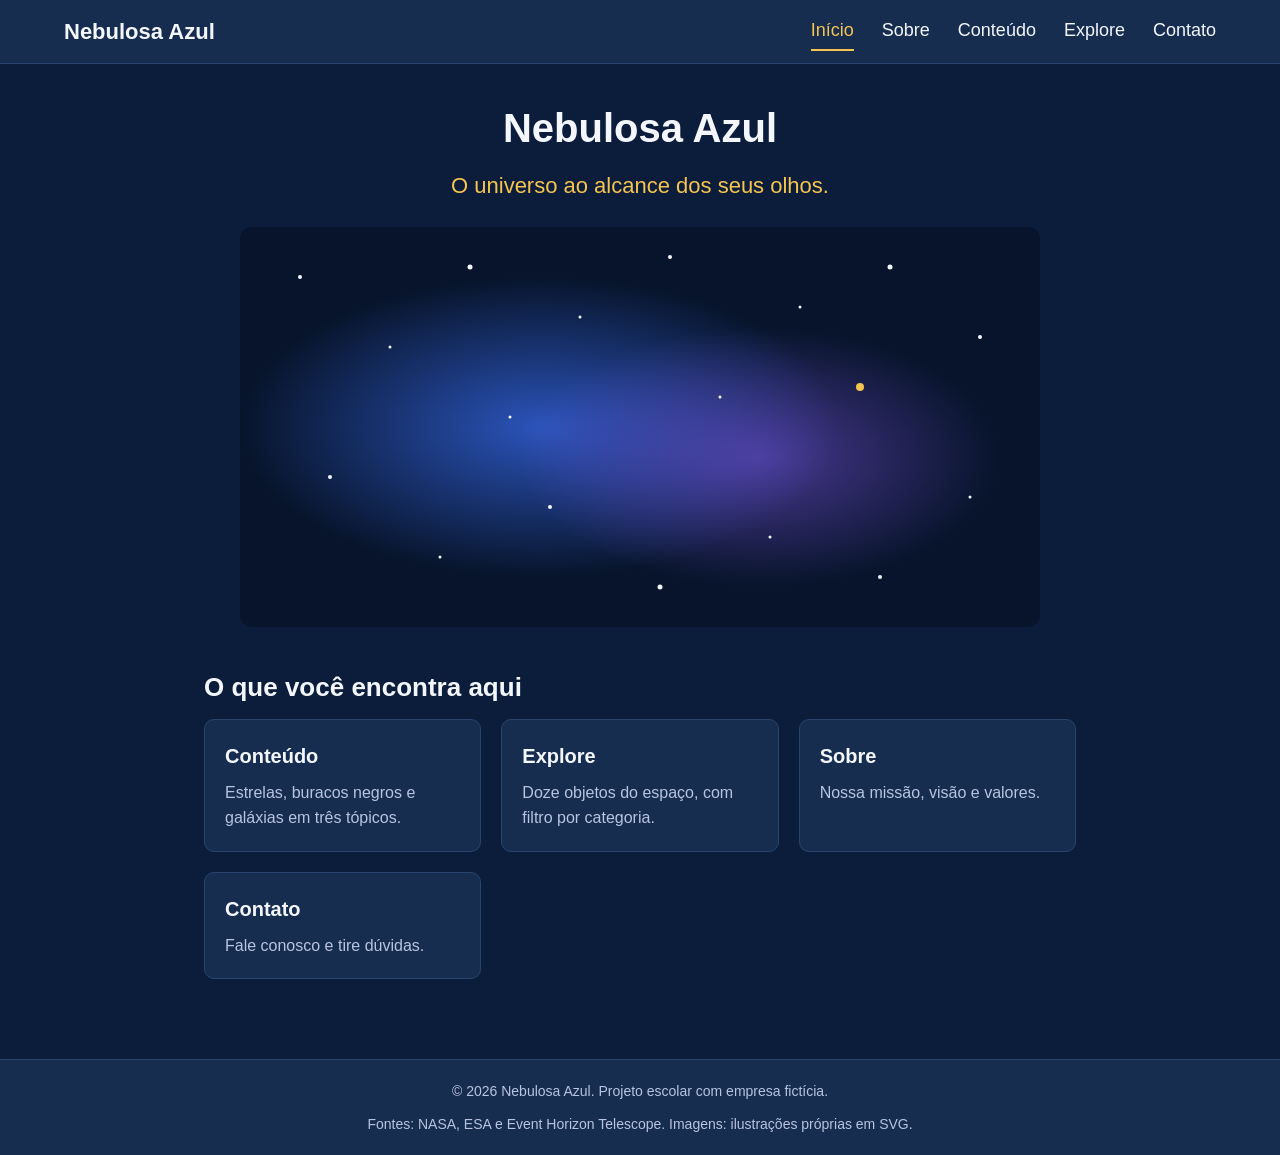
==== html/index.html @ 5ddf4677 "Post e Teste Postando a primeira versão do site e testando se tudo está em ordem e funcionamento den" ====
<!DOCTYPE html>
<html lang="pt-BR">
<head>
  <meta charset="UTF-8">
  <meta name="viewport" content="width=device-width, initial-scale=1.0">
  <title>Início | Nebulosa Azul</title>
  <link rel="stylesheet" href="../css/style.css">
  <script src="../js/script.js" defer></script>
</head>
<body>
  <header>
    <a class="logo" href="index.html">Nebulosa Azul</a>
    <button class="menu-toggle" type="button" aria-expanded="false" aria-controls="menu">Menu</button>
    <nav id="menu" aria-label="Principal">
      <a href="index.html" aria-current="page">Início</a>
      <a href="sobre.html">Sobre</a>
      <a href="conteudo.html">Conteúdo</a>
      <a href="explore.html">Explore</a>
      <a href="contato.html">Contato</a>
    </nav>
  </header>

  <main>
    <section class="hero">
      <h1>Nebulosa Azul</h1>
      <p class="subtitulo">O universo ao alcance dos seus olhos.</p>
      <img src="../imagens/hero.svg" alt="Céu noturno com estrelas e uma nebulosa azul ao fundo" width="800" height="400">
    </section>

    <section>
      <h2>O que você encontra aqui</h2>
      <div class="grade">
        <a class="atalho" href="conteudo.html"><h3>Conteúdo</h3><p>Estrelas, buracos negros e galáxias em três tópicos.</p></a>
        <a class="atalho" href="explore.html"><h3>Explore</h3><p>Doze objetos do espaço, com filtro por categoria.</p></a>
        <a class="atalho" href="sobre.html"><h3>Sobre</h3><p>Nossa missão, visão e valores.</p></a>
        <a class="atalho" href="contato.html"><h3>Contato</h3><p>Fale conosco e tire dúvidas.</p></a>
      </div>
    </section>
  </main>

  <footer>
    <p>© 2026 Nebulosa Azul. Projeto escolar com empresa fictícia.</p>
    <p>Fontes: NASA, ESA e Event Horizon Telescope. Imagens: ilustrações próprias em SVG.</p>
  </footer>
</body>
</html>
---- css/style.css ----
/* ===== Variáveis: paleta do site ===== */
:root {
  --azul-marinho: #0B1D3A;
  --azul-espacial: #162D50;
  --azul-nebulosa: #2F5FE0;
  --azul-hover: #234BB8;
  --dourado: #F5C451;
  --branco: #F4F7FF;
  --texto-suave: #B8C4E0;
  --borda: #2A4470;
  --erro: #FF9A9A;
  --sucesso: #8EE6A8;
}

* { box-sizing: border-box; margin: 0; }

[hidden] { display: none !important; }

body {
  min-height: 100vh;
  display: grid;
  grid-template-rows: auto 1fr auto;
  background: var(--azul-marinho);
  color: var(--branco);
  font-family: Arial, Helvetica, sans-serif;
  font-size: 18px;
  line-height: 1.6;
}

img { max-width: 100%; height: auto; display: block; }
a { color: var(--dourado); }

/* Foco visível para navegação por teclado */
:focus-visible { outline: 3px solid var(--dourado); outline-offset: 2px; }

/* ===== Cabeçalho e menu ===== */
header {
  display: flex;
  justify-content: space-between;
  align-items: center;
  flex-wrap: wrap;
  gap: 10px;
  padding: 12px 5%;
  background: var(--azul-espacial);
  border-bottom: 1px solid var(--borda);
}
.logo { color: var(--branco); font-size: 22px; font-weight: bold; text-decoration: none; }

nav { display: flex; gap: 28px; }
nav a {
  color: var(--branco);
  text-decoration: none;
  padding: 4px 0;
  border-bottom: 2px solid transparent;
}
nav a:hover { border-bottom-color: var(--texto-suave); }
nav a[aria-current="page"] { color: var(--dourado); border-bottom-color: var(--dourado); }

.menu-toggle {
  display: none;
  padding: 8px 16px;
  background: transparent;
  color: var(--branco);
  border: 1px solid var(--texto-suave);
  border-radius: 6px;
  font-size: 16px;
  cursor: pointer;
}
.menu-toggle:hover { background: var(--azul-marinho); }

/* ===== Conteúdo principal ===== */
main { width: 100%; max-width: 1000px; margin: 0 auto; padding: 40px 5%; }
main > section, main > article { margin-bottom: 40px; }

h1 { font-size: 40px; line-height: 1.2; margin-bottom: 16px; }
h2 { font-size: 26px; margin-bottom: 10px; }
h3 { font-size: 20px; margin-bottom: 8px; }
p + p, p + ul { margin-top: 10px; }
ul { padding-left: 22px; }
.intro { color: var(--texto-suave); margin-bottom: 30px; }

/* Início */
.hero { text-align: center; }
.hero .subtitulo { color: var(--dourado); font-size: 22px; margin-bottom: 24px; }
.hero img { border-radius: 12px; margin: 0 auto; }

.grade { display: grid; grid-template-columns: repeat(auto-fill, minmax(240px, 1fr)); gap: 20px; }
.atalho {
  display: block;
  padding: 20px;
  background: var(--azul-espacial);
  border: 1px solid var(--borda);
  border-radius: 10px;
  color: var(--branco);
  text-decoration: none;
}
.atalho:hover { border-color: var(--dourado); background: #1B3760; }
.atalho p { color: var(--texto-suave); font-size: 16px; }

/* Conteúdo */
.topico { display: flex; gap: 30px; align-items: center; margin-bottom: 50px; }
.topico img { flex: 0 0 400px; border-radius: 10px; }
.topico:nth-of-type(even) { flex-direction: row-reverse; }

/* Explore */
.filtros { display: flex; flex-wrap: wrap; gap: 10px; margin-bottom: 16px; }
.filtro {
  padding: 8px 16px;
  background: transparent;
  color: var(--branco);
  border: 1px solid var(--texto-suave);
  border-radius: 20px;
  font-size: 16px;
  cursor: pointer;
}
.filtro:hover { background: var(--azul-espacial); }
.filtro[aria-pressed="true"] { background: var(--azul-nebulosa); border-color: var(--azul-nebulosa); }

label { display: block; margin-bottom: 6px; font-weight: bold; }
input, textarea {
  width: 100%;
  max-width: 500px;
  padding: 10px;
  background: var(--azul-espacial);
  color: var(--branco);
  border: 1px solid var(--texto-suave);
  border-radius: 6px;
  font: inherit;
}
input:hover, textarea:hover { border-color: var(--branco); }
#contador { color: var(--texto-suave); font-size: 16px; margin: 10px 0 0; }

.cartao {
  padding: 20px;
  background: var(--azul-espacial);
  border: 1px solid var(--borda);
  border-radius: 10px;
  font-size: 16px;
}
.cartao:hover { border-color: var(--dourado); }
.cartao ul { list-style: none; padding: 0; margin-bottom: 10px; color: var(--texto-suave); }
.etiqueta { color: var(--dourado); font-size: 14px; margin-bottom: 4px; }
.aviso { text-align: center; color: var(--texto-suave); padding: 30px 0; }

/* Contato */
.campo { margin-bottom: 18px; }
.campo input[aria-invalid="true"], .campo textarea[aria-invalid="true"] { border-color: var(--erro); }
.erro { display: block; min-height: 22px; color: var(--erro); font-size: 15px; margin-top: 4px; }
.botao {
  padding: 10px 24px;
  background: var(--azul-nebulosa);
  color: #fff;
  border: 0;
  border-radius: 6px;
  font-size: 17px;
  font-weight: bold;
  cursor: pointer;
}
.botao:hover { background: var(--azul-hover); }
#status { margin-top: 14px; color: var(--sucesso); }

.faq-item { border-bottom: 1px solid var(--borda); }
.faq-item h3 { margin: 0; }
.faq-pergunta {
  display: flex;
  justify-content: space-between;
  width: 100%;
  padding: 14px 0;
  background: transparent;
  color: var(--branco);
  border: 0;
  font: inherit;
  font-weight: bold;
  text-align: left;
  cursor: pointer;
}
.faq-pergunta::after { content: "+"; color: var(--dourado); margin-left: 12px; }
.faq-pergunta[aria-expanded="true"]::after { content: "−"; }
.faq-pergunta:hover { color: var(--dourado); }
.faq-resposta { padding-bottom: 14px; color: var(--texto-suave); }

/* ===== Rodapé ===== */
footer {
  padding: 20px 5%;
  background: var(--azul-espacial);
  border-top: 1px solid var(--borda);
  text-align: center;
  font-size: 14px;
  color: var(--texto-suave);
}

/* ===== Celular ===== */
@media (max-width: 700px) {
  body { font-size: 17px; }
  h1 { font-size: 32px; }
  .menu-toggle { display: block; }
  nav { display: none; flex-direction: column; gap: 6px; width: 100%; padding-top: 8px; }
  nav.aberto { display: flex; }
  nav a { padding: 10px 0; }
  .topico, .topico:nth-of-type(even) { flex-direction: column; align-items: stretch; }
  .topico img { flex: none; width: 100%; }
}

@media (prefers-reduced-motion: reduce) { * { transition: none !important; } }
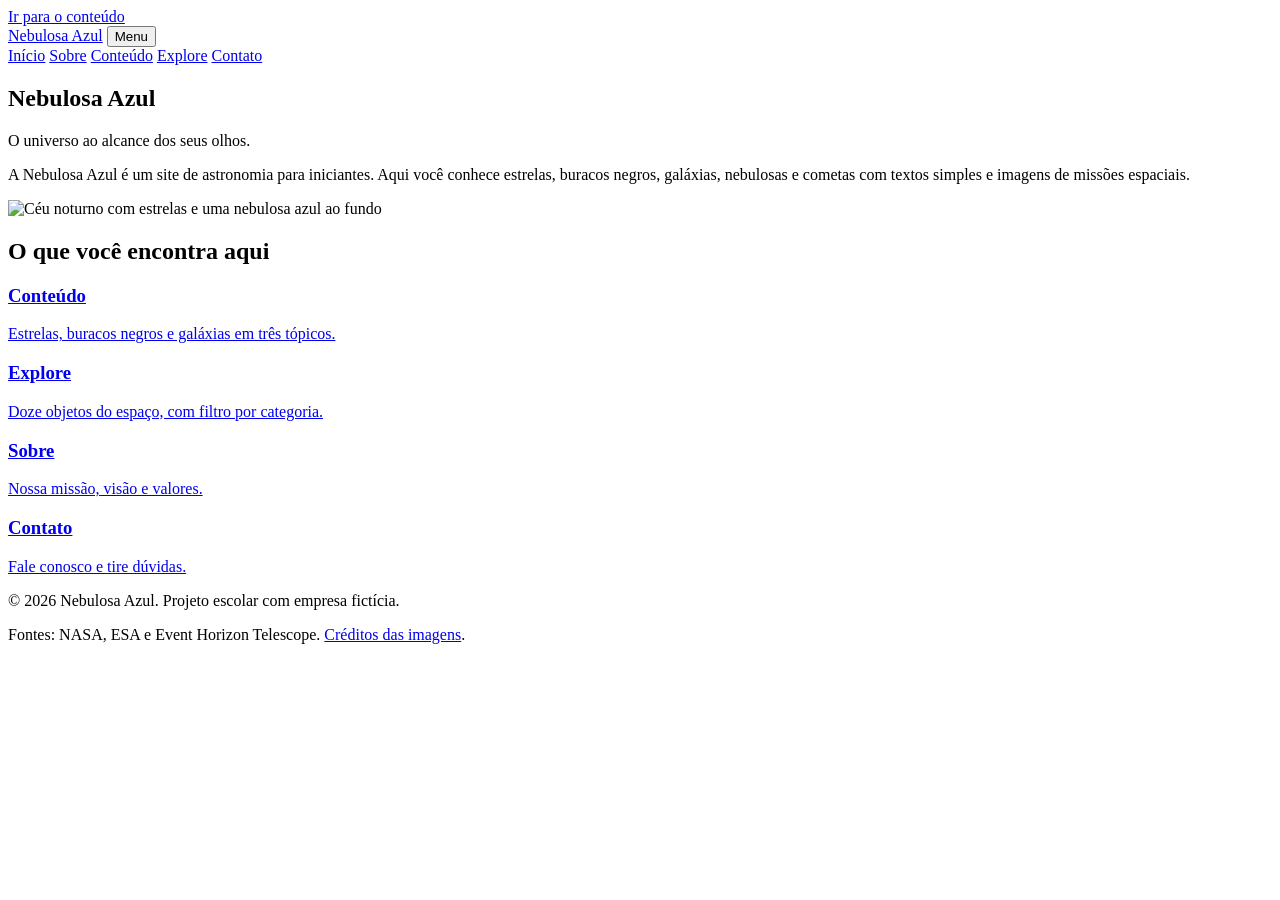
==== commit 0c81e3c5: "Enhance accessibility and update content in index.html Added a description meta tag and a skip link " ====
--- a/html/index.html
+++ b/html/index.html
@@ -3,11 +3,14 @@
 <head>
   <meta charset="UTF-8">
   <meta name="viewport" content="width=device-width, initial-scale=1.0">
+  <meta name="description" content="Nebulosa Azul: site de astronomia para iniciantes sobre estrelas, buracos negros, galáxias e outros corpos celestes.">
+  <link rel="icon" href="imagens/favicon.svg" type="image/svg+xml">
   <title>Início | Nebulosa Azul</title>
-  <link rel="stylesheet" href="../css/style.css">
-  <script src="../js/script.js" defer></script>
+  <link rel="stylesheet" href="css/style.css">
+  <script src="js/script.js" defer></script>
 </head>
 <body>
+  <a class="pular" href="#conteudo">Ir para o conteúdo</a>
   <header>
     <a class="logo" href="index.html">Nebulosa Azul</a>
     <button class="menu-toggle" type="button" aria-expanded="false" aria-controls="menu">Menu</button>
@@ -20,11 +23,12 @@
     </nav>
   </header>
 
-  <main>
+  <main id="conteudo">
     <section class="hero">
       <h1>Nebulosa Azul</h1>
       <p class="subtitulo">O universo ao alcance dos seus olhos.</p>
-      <img src="../imagens/hero.svg" alt="Céu noturno com estrelas e uma nebulosa azul ao fundo" width="800" height="400">
+      <p class="apresentacao">A Nebulosa Azul é um site de astronomia para iniciantes. Aqui você conhece estrelas, buracos negros, galáxias, nebulosas e cometas com textos simples e imagens de missões espaciais.</p>
+      <img src="imagens/hero.svg" alt="Céu noturno com estrelas e uma nebulosa azul ao fundo" width="800" height="400">
     </section>
 
     <section>
@@ -40,7 +44,7 @@
 
   <footer>
     <p>© 2026 Nebulosa Azul. Projeto escolar com empresa fictícia.</p>
-    <p>Fontes: NASA, ESA e Event Horizon Telescope. Imagens: ilustrações próprias em SVG.</p>
+    <p>Fontes: NASA, ESA e Event Horizon Telescope. <a href="sobre.html#creditos">Créditos das imagens</a>.</p>
   </footer>
 </body>
 </html>
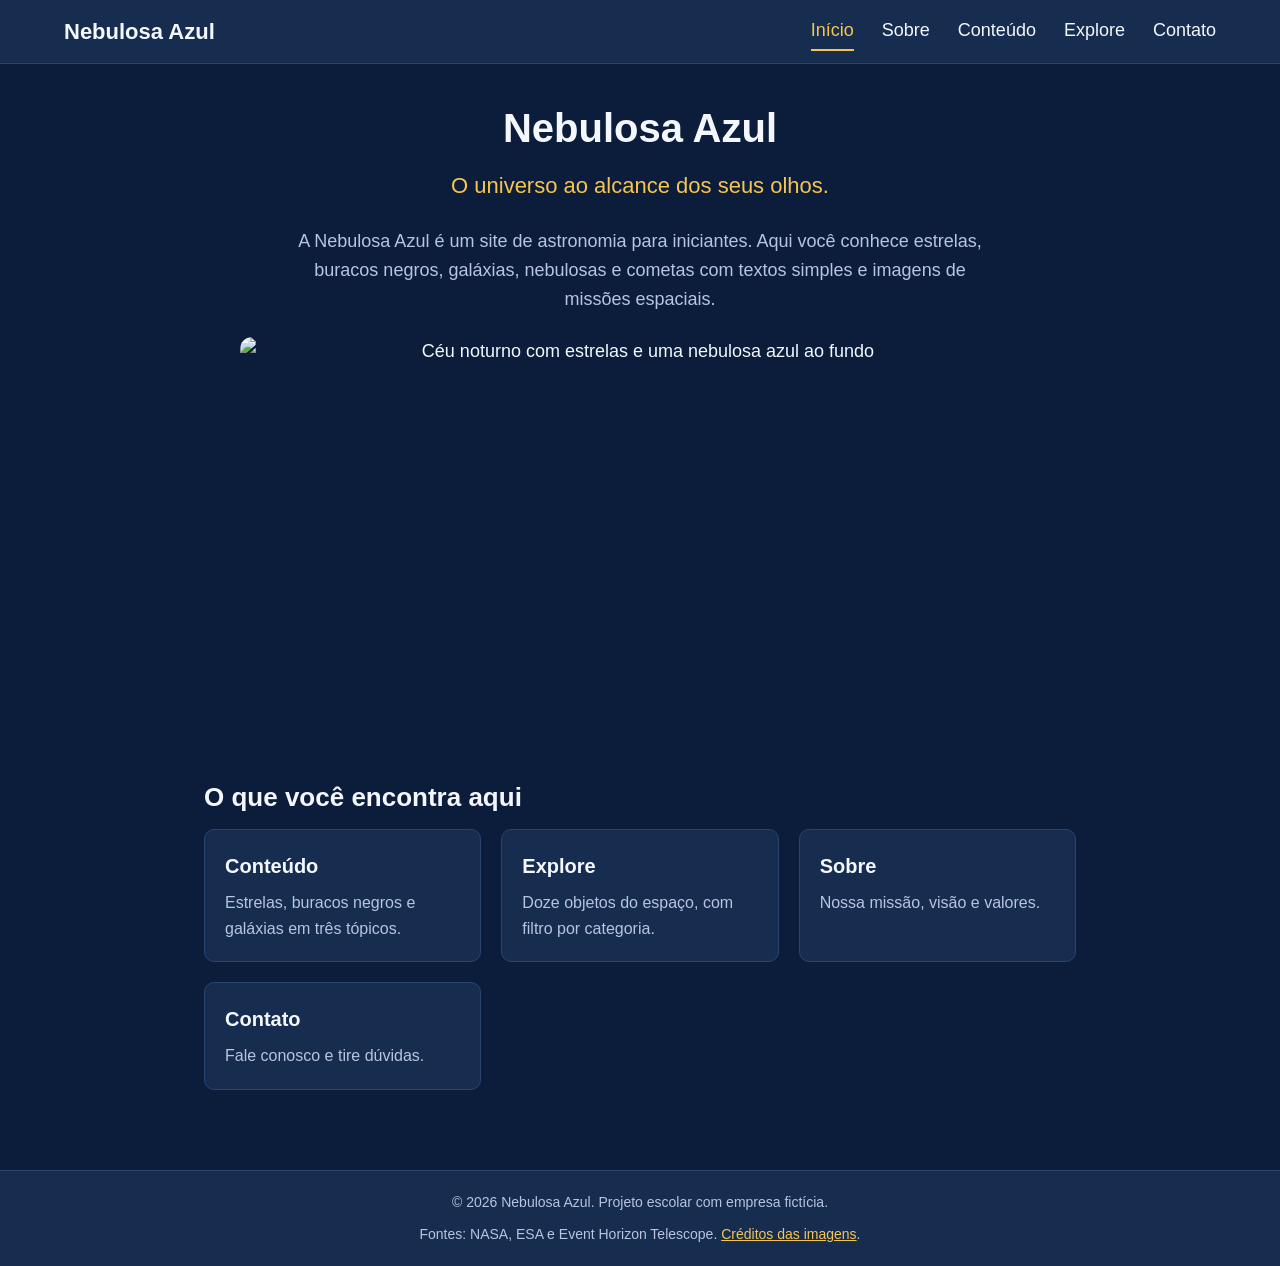
==== commit d32a0f44: "Update index.html" ====
--- a/html/index.html
+++ b/html/index.html
@@ -6,8 +6,8 @@
   <meta name="description" content="Nebulosa Azul: site de astronomia para iniciantes sobre estrelas, buracos negros, galáxias e outros corpos celestes.">
   <link rel="icon" href="imagens/favicon.svg" type="image/svg+xml">
   <title>Início | Nebulosa Azul</title>
-  <link rel="stylesheet" href="css/style.css">
-  <script src="js/script.js" defer></script>
+  <link rel="stylesheet" href="../css/style.css">
+  <script src="../js/script.js" defer></script>
 </head>
 <body>
   <a class="pular" href="#conteudo">Ir para o conteúdo</a>
--- a/css/style.css
+++ b/css/style.css
@@ -0,0 +1,240 @@
+/* ===== Variáveis: paleta do site ===== */
+:root {
+  --azul-marinho: #0B1D3A;
+  --azul-espacial: #162D50;
+  --azul-nebulosa: #2F5FE0;
+  --azul-hover: #234BB8;
+  --dourado: #F5C451;
+  --branco: #F4F7FF;
+  --texto-suave: #B8C4E0;
+  --borda: #2A4470;
+  --erro: #FF9A9A;
+  --sucesso: #8EE6A8;
+}
+
+* { box-sizing: border-box; margin: 0; }
+
+[hidden] { display: none !important; }
+
+body {
+  min-height: 100vh;
+  display: grid;
+  grid-template-rows: auto 1fr auto;
+  background: var(--azul-marinho);
+  color: var(--branco);
+  font-family: Arial, Helvetica, sans-serif;
+  font-size: 18px;
+  line-height: 1.6;
+}
+
+img { max-width: 100%; height: auto; display: block; }
+a { color: var(--dourado); }
+
+/* Foco visível para navegação por teclado */
+:focus-visible { outline: 3px solid var(--dourado); outline-offset: 2px; }
+
+/* ===== Cabeçalho e menu ===== */
+header {
+  display: flex;
+  justify-content: space-between;
+  align-items: center;
+  flex-wrap: wrap;
+  gap: 10px;
+  padding: 12px 5%;
+  background: var(--azul-espacial);
+  border-bottom: 1px solid var(--borda);
+}
+.logo { color: var(--branco); font-size: 22px; font-weight: bold; text-decoration: none; }
+
+nav { display: flex; gap: 28px; }
+nav a {
+  color: var(--branco);
+  text-decoration: none;
+  padding: 4px 0;
+  border-bottom: 2px solid transparent;
+}
+nav a:hover { border-bottom-color: var(--texto-suave); }
+nav a[aria-current="page"] { color: var(--dourado); border-bottom-color: var(--dourado); }
+
+.menu-toggle {
+  display: none;
+  padding: 8px 16px;
+  background: transparent;
+  color: var(--branco);
+  border: 1px solid var(--texto-suave);
+  border-radius: 6px;
+  font-size: 16px;
+  cursor: pointer;
+}
+.menu-toggle:hover { background: var(--azul-marinho); }
+
+/* ===== Conteúdo principal ===== */
+main { width: 100%; max-width: 1000px; margin: 0 auto; padding: 40px 5%; }
+main > section, main > article { margin-bottom: 40px; }
+
+h1 { font-size: 40px; line-height: 1.2; margin-bottom: 16px; }
+h2 { font-size: 26px; margin-bottom: 10px; }
+h3 { font-size: 20px; margin-bottom: 8px; }
+p + p, p + ul { margin-top: 10px; }
+ul { padding-left: 22px; }
+.intro { color: var(--texto-suave); margin-bottom: 30px; }
+
+/* Início */
+.hero { text-align: center; }
+.hero .subtitulo { color: var(--dourado); font-size: 22px; margin-bottom: 24px; }
+.hero img { border-radius: 12px; margin: 0 auto; }
+
+.grade { display: grid; grid-template-columns: repeat(auto-fill, minmax(240px, 1fr)); gap: 20px; }
+.atalho {
+  display: block;
+  padding: 20px;
+  background: var(--azul-espacial);
+  border: 1px solid var(--borda);
+  border-radius: 10px;
+  color: var(--branco);
+  text-decoration: none;
+}
+.atalho:hover { border-color: var(--dourado); background: #1B3760; }
+.atalho p { color: var(--texto-suave); font-size: 16px; }
+
+/* Conteúdo */
+.topico { display: flex; gap: 30px; align-items: center; margin-bottom: 50px; }
+.topico img { flex: 0 0 400px; border-radius: 10px; }
+.topico:nth-of-type(even) { flex-direction: row-reverse; }
+
+/* Explore */
+.filtros { display: flex; flex-wrap: wrap; gap: 10px; margin-bottom: 16px; }
+.filtro {
+  padding: 8px 16px;
+  background: transparent;
+  color: var(--branco);
+  border: 1px solid var(--texto-suave);
+  border-radius: 20px;
+  font-size: 16px;
+  cursor: pointer;
+}
+.filtro:hover { background: var(--azul-espacial); }
+.filtro[aria-pressed="true"] { background: var(--azul-nebulosa); border-color: var(--azul-nebulosa); }
+
+label { display: block; margin-bottom: 6px; font-weight: bold; }
+input, textarea {
+  width: 100%;
+  max-width: 500px;
+  padding: 10px;
+  background: var(--azul-espacial);
+  color: var(--branco);
+  border: 1px solid var(--texto-suave);
+  border-radius: 6px;
+  font: inherit;
+}
+input:hover, textarea:hover { border-color: var(--branco); }
+#contador { color: var(--texto-suave); font-size: 16px; margin: 10px 0 0; }
+
+.cartao {
+  padding: 20px;
+  background: var(--azul-espacial);
+  border: 1px solid var(--borda);
+  border-radius: 10px;
+  font-size: 16px;
+}
+.cartao:hover { border-color: var(--dourado); }
+.cartao ul { list-style: none; padding: 0; margin-bottom: 10px; color: var(--texto-suave); }
+.etiqueta { color: var(--dourado); font-size: 14px; margin-bottom: 4px; }
+.aviso { text-align: center; color: var(--texto-suave); padding: 30px 0; }
+
+/* Contato */
+.campo { margin-bottom: 18px; }
+.campo input[aria-invalid="true"], .campo textarea[aria-invalid="true"] { border-color: var(--erro); }
+.erro { display: block; min-height: 22px; color: var(--erro); font-size: 15px; margin-top: 4px; }
+.botao {
+  padding: 10px 24px;
+  background: var(--azul-nebulosa);
+  color: #fff;
+  border: 0;
+  border-radius: 6px;
+  font-size: 17px;
+  font-weight: bold;
+  cursor: pointer;
+}
+.botao:hover { background: var(--azul-hover); }
+#status { margin-top: 14px; color: var(--sucesso); }
+
+.faq-item { border-bottom: 1px solid var(--borda); }
+.faq-item h3 { margin: 0; }
+.faq-pergunta {
+  display: flex;
+  justify-content: space-between;
+  width: 100%;
+  padding: 14px 0;
+  background: transparent;
+  color: var(--branco);
+  border: 0;
+  font: inherit;
+  font-weight: bold;
+  text-align: left;
+  cursor: pointer;
+}
+.faq-pergunta::after { content: "+"; color: var(--dourado); margin-left: 12px; }
+.faq-pergunta[aria-expanded="true"]::after { content: "−"; }
+.faq-pergunta:hover { color: var(--dourado); }
+.faq-resposta { padding-bottom: 14px; color: var(--texto-suave); }
+
+/* ===== Rodapé ===== */
+footer {
+  padding: 20px 5%;
+  background: var(--azul-espacial);
+  border-top: 1px solid var(--borda);
+  text-align: center;
+  font-size: 14px;
+  color: var(--texto-suave);
+}
+
+/* ===== Celular ===== */
+@media (max-width: 700px) {
+  body { font-size: 17px; }
+  h1 { font-size: 32px; }
+  .menu-toggle { display: block; }
+  nav { display: none; flex-direction: column; gap: 6px; width: 100%; padding-top: 8px; }
+  nav.aberto { display: flex; }
+  nav a { padding: 10px 0; }
+  .topico, .topico:nth-of-type(even) { flex-direction: column; align-items: stretch; }
+  .topico img { flex: none; width: 100%; }
+}
+
+@media (prefers-reduced-motion: reduce) { * { transition: none !important; } }
+
+/* ===== Acessibilidade: link para pular ao conteúdo e texto só para leitor de tela ===== */
+.pular { position: absolute; left: 8px; top: -80px; z-index: 20; padding: 10px 16px; background: var(--dourado); color: var(--azul-marinho); font-weight: bold; border-radius: 6px; }
+.pular:focus { top: 8px; }
+.so-leitor { position: absolute; width: 1px; height: 1px; overflow: hidden; clip: rect(0 0 0 0); white-space: nowrap; }
+.hero .apresentacao { max-width: 700px; margin: 0 auto 24px; color: var(--texto-suave); }
+
+/* ===== Cartões do Explore: o cartão inteiro é clicável ===== */
+.cartao { position: relative; }
+.abrir { padding: 0; background: none; border: 0; color: var(--branco); font: inherit; font-weight: bold; text-align: left; cursor: pointer; }
+.abrir::after { content: ""; position: absolute; inset: 0; border-radius: 10px; }
+.abrir:focus-visible { outline: none; }
+.abrir:focus-visible::after { outline: 3px solid var(--dourado); outline-offset: 2px; }
+.cartao:hover .abrir { color: var(--dourado); }
+.cartao .tipo { color: var(--texto-suave); font-size: 15px; }
+.cartao .ver { color: var(--dourado); font-weight: bold; margin-top: 10px; }
+
+/* ===== Janela de detalhes (dialog) ===== */
+dialog { margin: auto; width: min(900px, 92vw); max-height: 90vh; padding: 0; background: var(--azul-espacial); color: var(--branco); border: 1px solid var(--borda); border-radius: 12px; overflow: hidden; }
+dialog::backdrop { background: rgba(5, 12, 28, 0.8); }
+body:has(dialog[open]) { overflow: hidden; }
+.dialogo { display: flex; gap: 24px; padding: 28px; max-height: 90vh; overflow-y: auto; }
+.foto { flex: 0 0 280px; }
+.foto img { width: 100%; height: auto; border-radius: 8px; }
+.foto figcaption { margin-top: 6px; font-size: 14px; color: var(--texto-suave); }
+.texto { flex: 1; min-width: 0; }
+.texto h3 { margin-top: 16px; color: var(--dourado); }
+.texto ul { list-style: disc; padding-left: 22px; }
+.texto li { margin-bottom: 6px; }
+.fechar { position: absolute; top: 10px; right: 12px; z-index: 1; width: 40px; height: 40px; background: var(--azul-marinho); color: var(--branco); border: 1px solid var(--texto-suave); border-radius: 50%; font-size: 24px; line-height: 1; cursor: pointer; }
+.fechar:hover { background: var(--azul-nebulosa); }
+@media (max-width: 700px) {
+  .dialogo { flex-direction: column; padding: 20px; }
+  .foto { flex: none; }
+  .foto img { max-height: 260px; object-fit: cover; }
+}
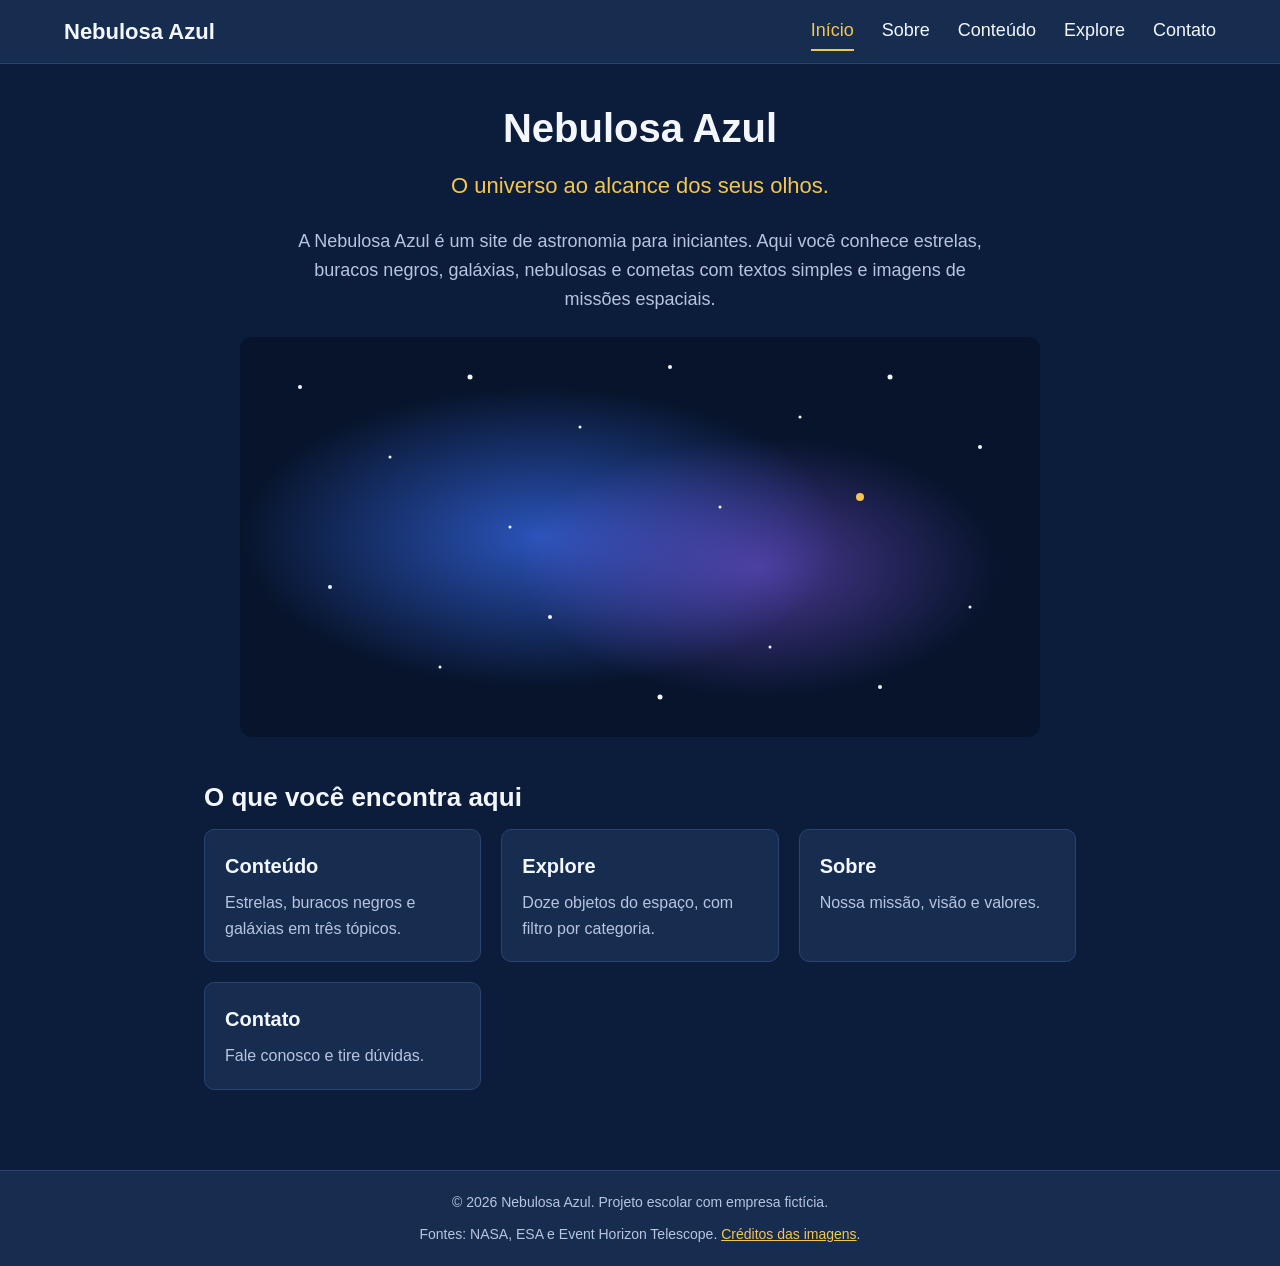
==== commit 502dec48: "Fix image path in hero section of index.html Updated image source path in the hero section." ====
--- a/html/index.html
+++ b/html/index.html
@@ -28,7 +28,7 @@
       <h1>Nebulosa Azul</h1>
       <p class="subtitulo">O universo ao alcance dos seus olhos.</p>
       <p class="apresentacao">A Nebulosa Azul é um site de astronomia para iniciantes. Aqui você conhece estrelas, buracos negros, galáxias, nebulosas e cometas com textos simples e imagens de missões espaciais.</p>
-      <img src="imagens/hero.svg" alt="Céu noturno com estrelas e uma nebulosa azul ao fundo" width="800" height="400">
+      <img src="../imagens/hero.svg" alt="Céu noturno com estrelas e uma nebulosa azul ao fundo" width="800" height="400">
     </section>
 
     <section>
